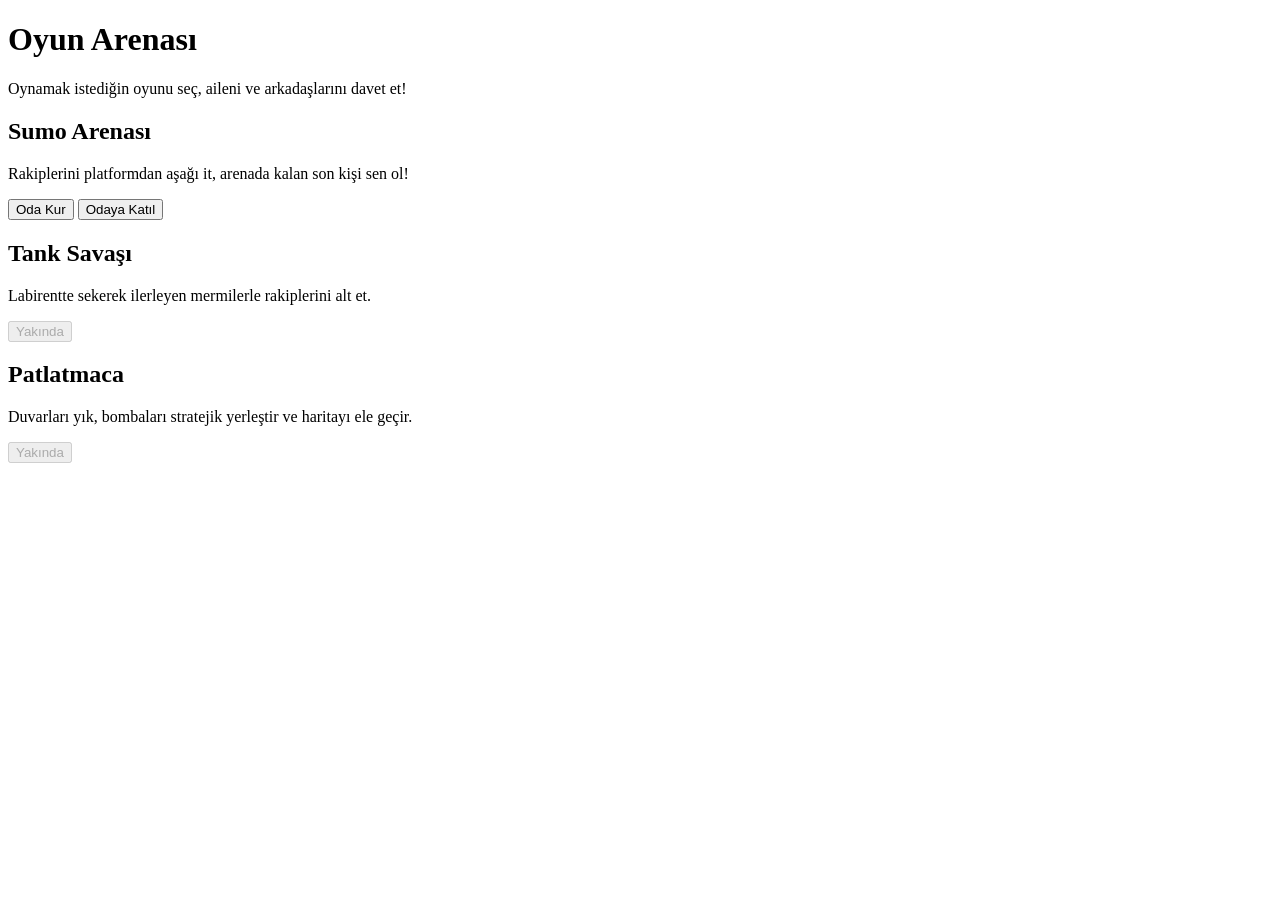
==== index.html @ 762dccac "Create index.html" ====
<!DOCTYPE html>
<html lang="tr">
<head>
    <meta charset="UTF-8">
    <meta name="viewport" content="width=device-width, initial-scale=1.0">
    <title>Çok Oyunculu Oyun Arenası</title>
    <link rel="stylesheet" href="style.css">
</head>
<body>
    <div class="container">
        <header>
            <h1>Oyun Arenası</h1>
            <p>Oynamak istediğin oyunu seç, aileni ve arkadaşlarını davet et!</p>
        </header>

        <div class="game-grid">
            <!-- Sumo Arenası Kartı (Aktif) -->
            <div class="game-card">
                <h2>Sumo Arenası</h2>
                <p>Rakiplerini platformdan aşağı it, arenada kalan son kişi sen ol!</p>
                <div class="card-actions">
                    <!-- Tıklandığında sumo klasöründeki oyuna yönlendirecek -->
                    <button class="btn-primary" onclick="window.location.href='sumo/sumo.html'">Oda Kur</button>
                    <button class="btn-secondary">Odaya Katıl</button>
                </div>
            </div>

            <!-- Tank Savaşı Kartı (Yapım Aşamasında) -->
            <div class="game-card disabled">
                <h2>Tank Savaşı</h2>
                <p>Labirentte sekerek ilerleyen mermilerle rakiplerini alt et.</p>
                <div class="card-actions">
                    <button class="btn-disabled" disabled>Yakında</button>
                </div>
            </div>

            <!-- Patlatmaca Kartı (Yapım Aşamasında) -->
            <div class="game-card disabled">
                <h2>Patlatmaca</h2>
                <p>Duvarları yık, bombaları stratejik yerleştir ve haritayı ele geçir.</p>
                <div class="card-actions">
                    <button class="btn-disabled" disabled>Yakında</button>
                </div>
            </div>
        </div>
    </div>
</body>
</html>
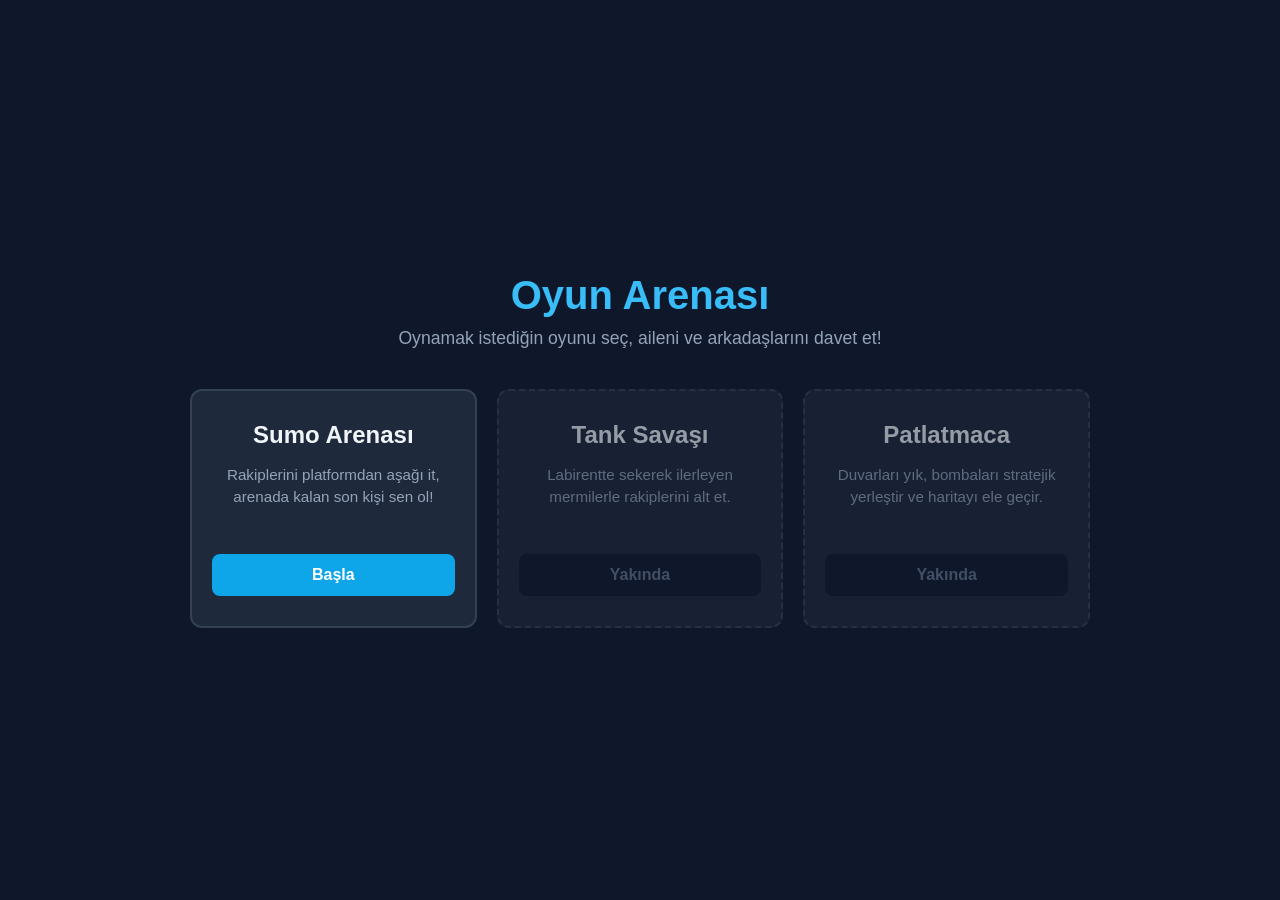
==== commit a8787c40: "Update index.html" ====
--- a/index.html
+++ b/index.html
@@ -20,8 +20,7 @@
                 <p>Rakiplerini platformdan aşağı it, arenada kalan son kişi sen ol!</p>
                 <div class="card-actions">
                     <!-- Tıklandığında sumo klasöründeki oyuna yönlendirecek -->
-                    <button class="btn-primary" onclick="window.location.href='sumo/sumo.html'">Oda Kur</button>
-                    <button class="btn-secondary">Odaya Katıl</button>
+                    <button class="btn-primary" onclick="window.location.href='sumo/sumo.html'">Başla</button>
                 </div>
             </div>
 
--- a/style.css
+++ b/style.css
@@ -0,0 +1,119 @@
+* {
+    margin: 0;
+    padding: 0;
+    box-sizing: border-box;
+    font-family: 'Segoe UI', Tahoma, Geneva, Verdana, sans-serif;
+}
+
+body {
+    background-color: #0f172a; /* Koyu lacivert arka plan */
+    color: #f8fafc;
+    display: flex;
+    justify-content: center;
+    align-items: center;
+    min-height: 100vh;
+    padding: 20px;
+}
+
+.container {
+    max-width: 900px;
+    width: 100%;
+}
+
+header {
+    text-align: center;
+    margin-bottom: 40px;
+}
+
+header h1 {
+    font-size: 2.5rem;
+    color: #38bdf8; /* Açık mavi vurgu rengi */
+    margin-bottom: 10px;
+}
+
+header p {
+    color: #94a3b8;
+    font-size: 1.1rem;
+}
+
+/* Kartları yan yana dizen ve mobilde alt alta alan Grid yapısı */
+.game-grid {
+    display: grid;
+    grid-template-columns: repeat(auto-fit, minmax(250px, 1fr));
+    gap: 20px;
+}
+
+.game-card {
+    background-color: #1e293b;
+    border: 2px solid #334155;
+    border-radius: 12px;
+    padding: 30px 20px;
+    text-align: center;
+    transition: transform 0.2s, border-color 0.2s;
+}
+
+.game-card:hover:not(.disabled) {
+    transform: translateY(-5px);
+    border-color: #38bdf8;
+}
+
+.game-card h2 {
+    font-size: 1.5rem;
+    margin-bottom: 15px;
+    color: #f1f5f9;
+}
+
+.game-card p {
+    color: #94a3b8;
+    font-size: 0.95rem;
+    margin-bottom: 25px;
+    line-height: 1.5;
+    min-height: 65px;
+}
+
+.card-actions {
+    display: flex;
+    flex-direction: column;
+    gap: 12px;
+}
+
+button {
+    padding: 12px;
+    border: none;
+    border-radius: 8px;
+    font-size: 1rem;
+    font-weight: bold;
+    cursor: pointer;
+    transition: background-color 0.2s;
+    width: 100%;
+}
+
+.btn-primary {
+    background-color: #0ea5e9;
+    color: white;
+}
+
+.btn-primary:hover {
+    background-color: #0284c7;
+}
+
+.btn-secondary {
+    background-color: #334155;
+    color: white;
+}
+
+.btn-secondary:hover {
+    background-color: #475569;
+}
+
+/* Yapım aşamasında olan oyunlar için stiller */
+.disabled {
+    opacity: 0.6;
+    border-style: dashed;
+}
+
+.btn-disabled {
+    background-color: #0f172a;
+    color: #64748b;
+    cursor: not-allowed;
+}
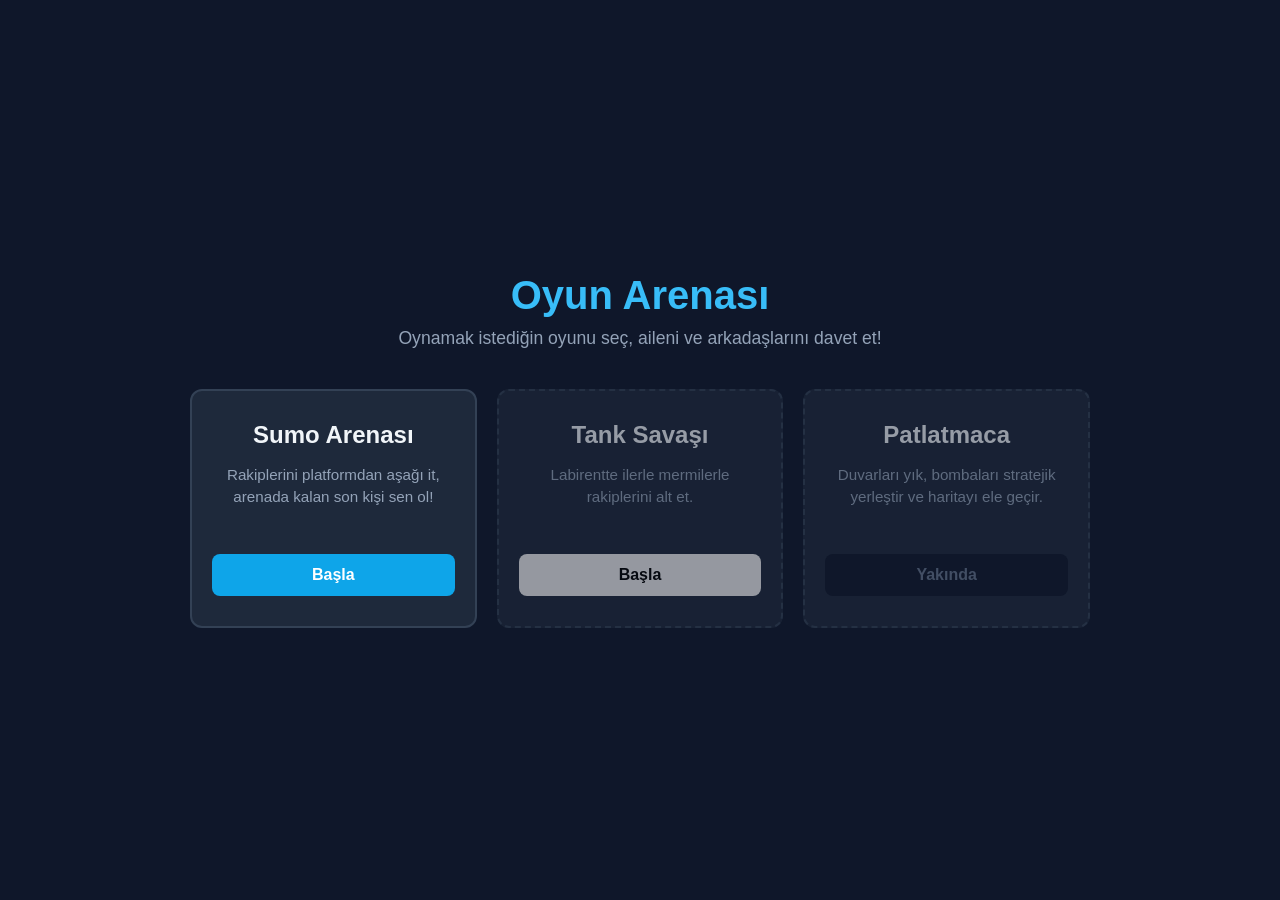
==== commit 9e686d41: "Update index.html" ====
--- a/index.html
+++ b/index.html
@@ -27,9 +27,9 @@
             <!-- Tank Savaşı Kartı (Yapım Aşamasında) -->
             <div class="game-card disabled">
                 <h2>Tank Savaşı</h2>
-                <p>Labirentte sekerek ilerleyen mermilerle rakiplerini alt et.</p>
+                <p>Labirentte ilerle mermilerle rakiplerini alt et.</p>
                 <div class="card-actions">
-                    <button class="btn-disabled" disabled>Yakında</button>
+                    <button class="btn-aktif" onclick="window.location.href='https://ahbatankgame.onrender.com/'">Başla</button>
                 </div>
             </div>
 
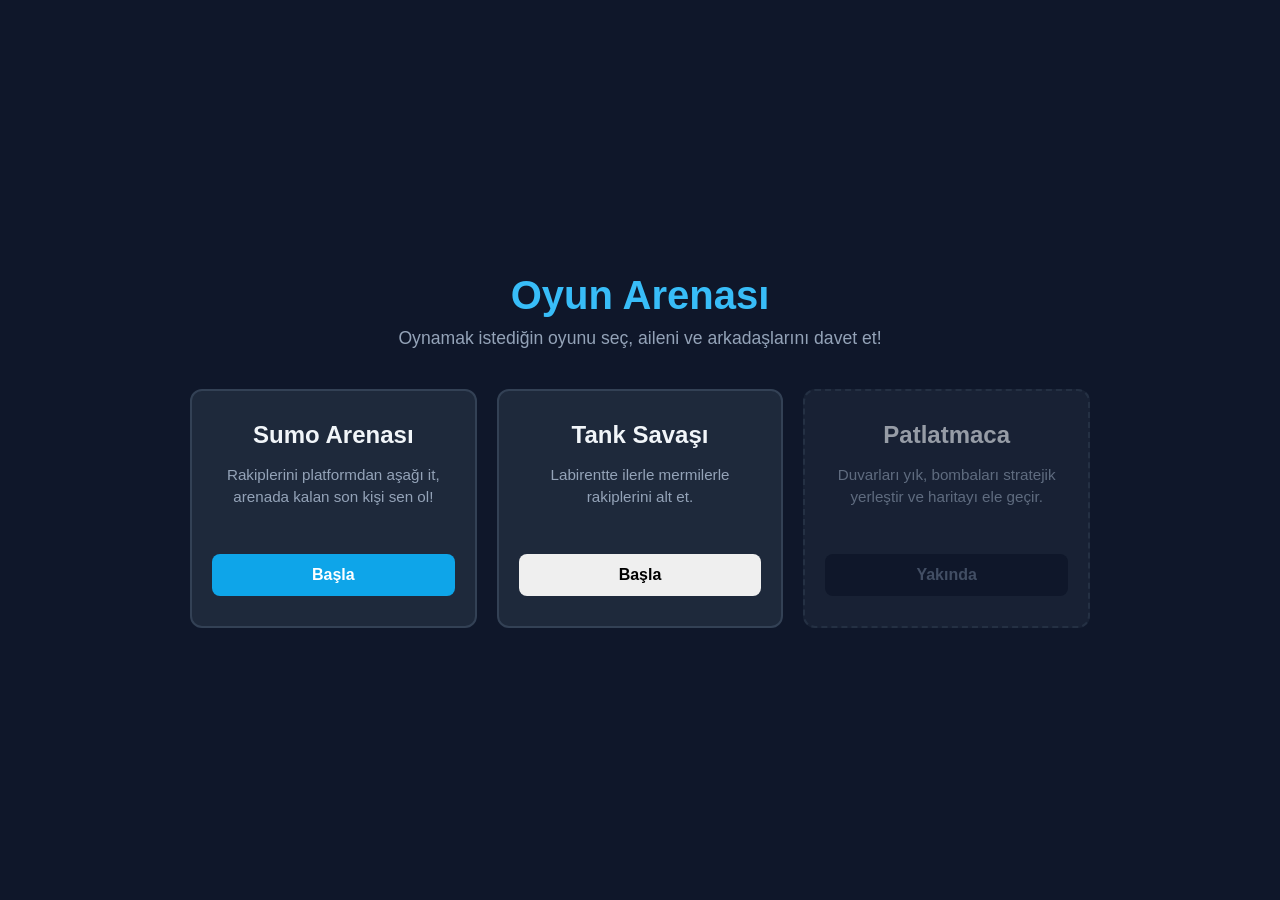
==== commit dd4a04a9: "Update index.html" ====
--- a/index.html
+++ b/index.html
@@ -25,7 +25,7 @@
             </div>
 
             <!-- Tank Savaşı Kartı (Yapım Aşamasında) -->
-            <div class="game-card disabled">
+            <div class="game-card">
                 <h2>Tank Savaşı</h2>
                 <p>Labirentte ilerle mermilerle rakiplerini alt et.</p>
                 <div class="card-actions">
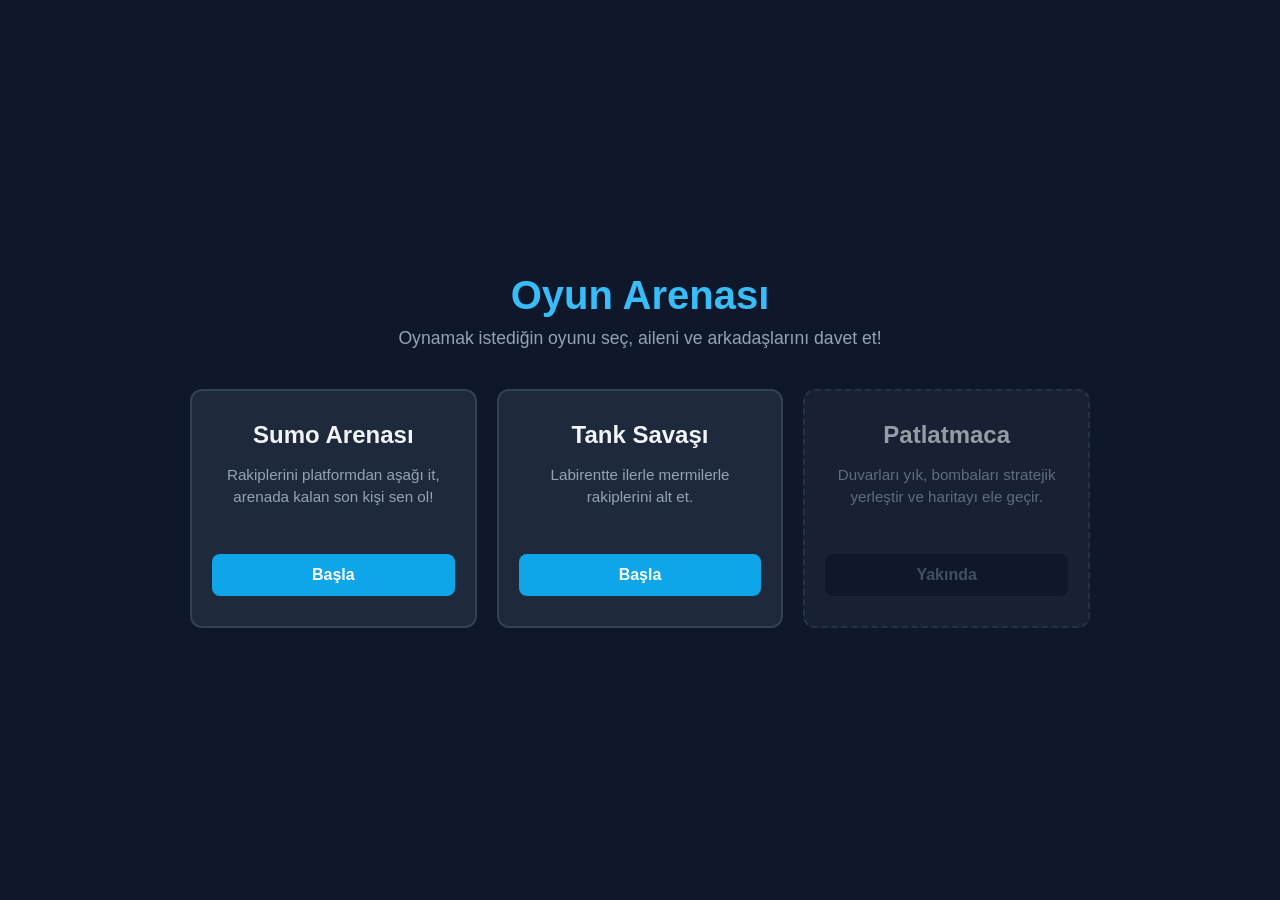
==== commit 2b7bf8da: "Update index.html" ====
--- a/index.html
+++ b/index.html
@@ -29,7 +29,7 @@
                 <h2>Tank Savaşı</h2>
                 <p>Labirentte ilerle mermilerle rakiplerini alt et.</p>
                 <div class="card-actions">
-                    <button class="btn-aktif" onclick="window.location.href='https://ahbatankgame.onrender.com/'">Başla</button>
+                    <button class="btn-primary" onclick="window.location.href='https://ahbatankgame.onrender.com/'">Başla</button>
                 </div>
             </div>
 
